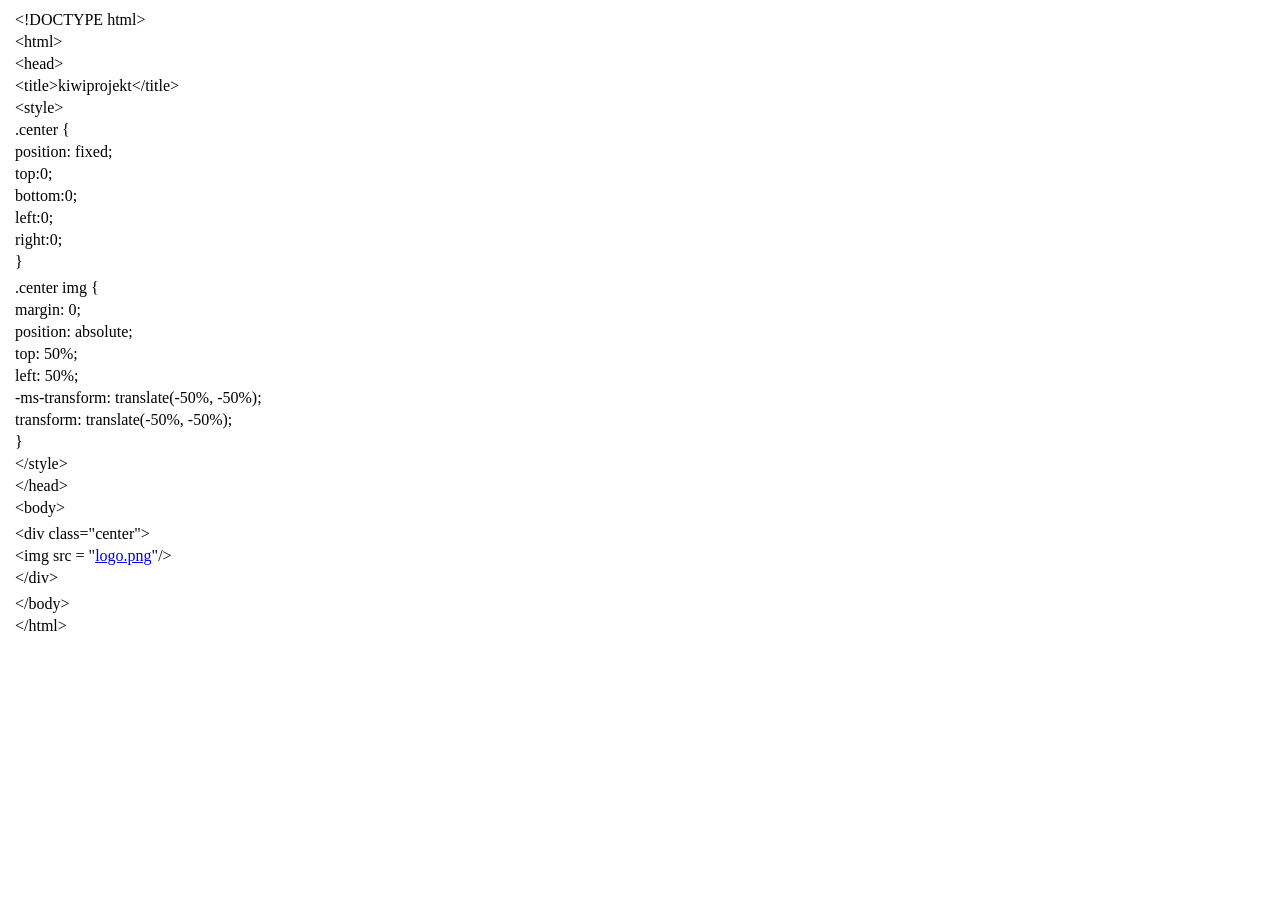
==== index.html @ 4cb83261 "init" ====
<!-- saved from url=(0023)https://kiwiprojekt.pl/ -->
<html><head><meta http-equiv="Content-Type" content="text/html; charset=windows-1252"></head><body><div class="line-gutter-backdrop"></div><table><tbody><tr><td class="line-number" value="1"></td><td class="line-content"><span class="html-doctype">&lt;!DOCTYPE html&gt;</span></td></tr><tr><td class="line-number" value="2"></td><td class="line-content"><span class="html-tag">&lt;html&gt;</span></td></tr><tr><td class="line-number" value="3"></td><td class="line-content"><span class="html-tag">&lt;head&gt;</span></td></tr><tr><td class="line-number" value="4"></td><td class="line-content"><span class="html-tag">&lt;title&gt;</span>kiwiprojekt<span class="html-tag">&lt;/title&gt;</span></td></tr><tr><td class="line-number" value="5"></td><td class="line-content"><span class="html-tag">&lt;style&gt;</span></td></tr><tr><td class="line-number" value="6"></td><td class="line-content">.center { </td></tr><tr><td class="line-number" value="7"></td><td class="line-content">  position: fixed;</td></tr><tr><td class="line-number" value="8"></td><td class="line-content">  top:0;</td></tr><tr><td class="line-number" value="9"></td><td class="line-content">  bottom:0;</td></tr><tr><td class="line-number" value="10"></td><td class="line-content">  left:0;</td></tr><tr><td class="line-number" value="11"></td><td class="line-content">  right:0;</td></tr><tr><td class="line-number" value="12"></td><td class="line-content">}</td></tr><tr><td class="line-number" value="13"></td><td class="line-content"></td></tr><tr><td class="line-number" value="14"></td><td class="line-content">.center img {</td></tr><tr><td class="line-number" value="15"></td><td class="line-content">  margin: 0;</td></tr><tr><td class="line-number" value="16"></td><td class="line-content">  position: absolute;</td></tr><tr><td class="line-number" value="17"></td><td class="line-content">  top: 50%;</td></tr><tr><td class="line-number" value="18"></td><td class="line-content">  left: 50%;</td></tr><tr><td class="line-number" value="19"></td><td class="line-content">  -ms-transform: translate(-50%, -50%);</td></tr><tr><td class="line-number" value="20"></td><td class="line-content">  transform: translate(-50%, -50%);</td></tr><tr><td class="line-number" value="21"></td><td class="line-content">}</td></tr><tr><td class="line-number" value="22"></td><td class="line-content"><span class="html-tag">&lt;/style&gt;</span></td></tr><tr><td class="line-number" value="23"></td><td class="line-content"><span class="html-tag">&lt;/head&gt;</span></td></tr><tr><td class="line-number" value="24"></td><td class="line-content"><span class="html-tag">&lt;body&gt;</span></td></tr><tr><td class="line-number" value="25"></td><td class="line-content"></td></tr><tr><td class="line-number" value="26"></td><td class="line-content"><span class="html-tag">&lt;div <span class="html-attribute-name">class</span>="<span class="html-attribute-value">center</span>"&gt;</span></td></tr><tr><td class="line-number" value="27"></td><td class="line-content">  <span class="html-tag">&lt;img <span class="html-attribute-name">src</span> = "<a class="html-attribute-value html-resource-link" target="_blank" href="https://kiwiprojekt.pl/logo.png" rel="noreferrer noopener">logo.png</a>"/&gt;</span></td></tr><tr><td class="line-number" value="28"></td><td class="line-content"><span class="html-tag">&lt;/div&gt;</span></td></tr><tr><td class="line-number" value="29"></td><td class="line-content"></td></tr><tr><td class="line-number" value="30"></td><td class="line-content"><span class="html-tag">&lt;/body&gt;</span></td></tr><tr><td class="line-number" value="31"></td><td class="line-content"><span class="html-tag">&lt;/html&gt;</span></td></tr><tr><td class="line-number" value="32"></td><td class="line-content"><span class="html-end-of-file"></span></td></tr></tbody></table></body></html>
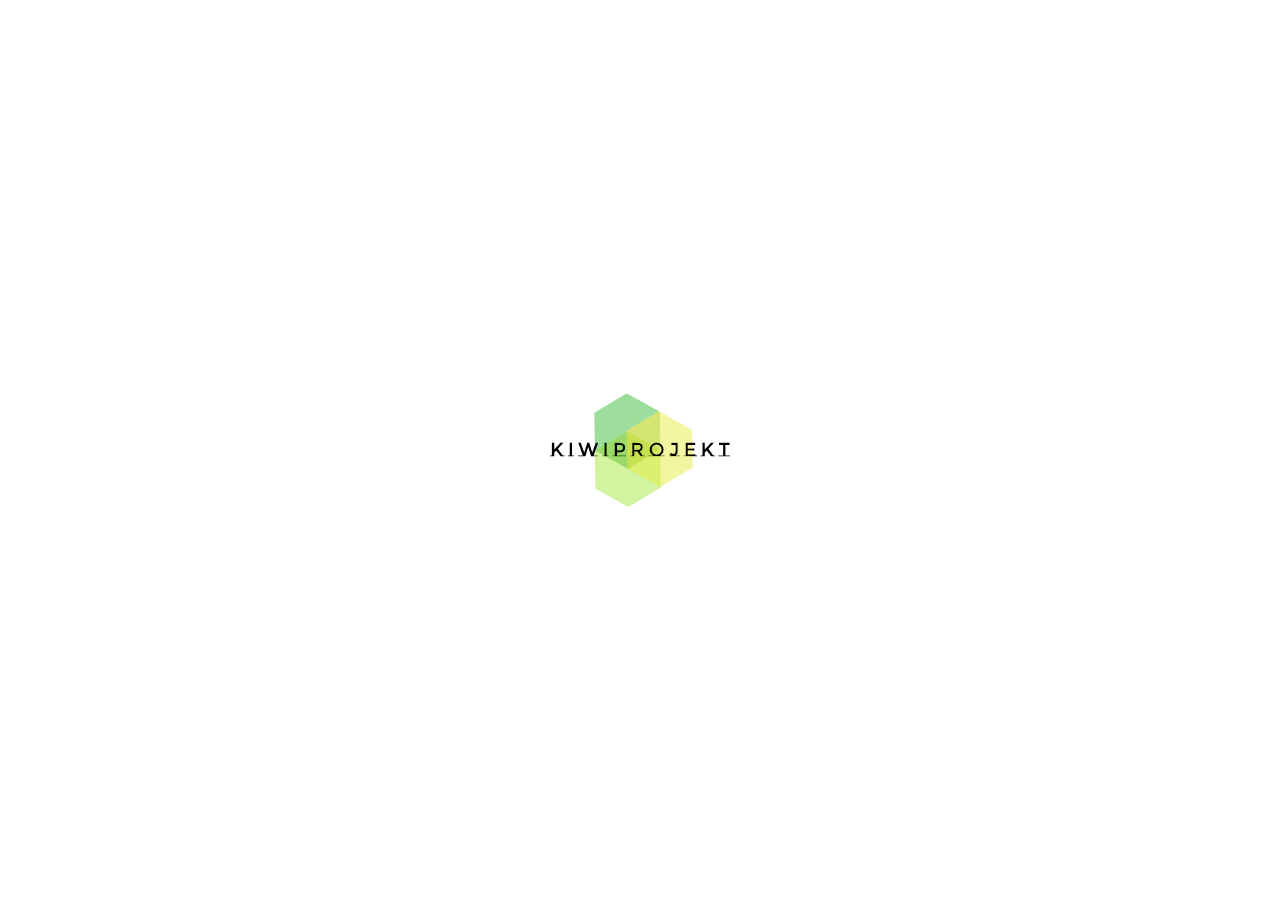
==== commit 124009fc: "fix" ====
--- a/index.html
+++ b/index.html
@@ -1,34 +1,28 @@
-
-<!-- saved from url=(0023)https://kiwiprojekt.pl/ -->
-<html><head><meta http-equiv="Content-Type" content="text/html; charset=windows-1252"></head><body><div class="line-gutter-backdrop"></div><table><tbody><tr><td class="line-number" value="1"></td><td class="line-content"><span class="html-doctype">&lt;!DOCTYPE html&gt;</span>-</td></tr><tr><td class="line-number" value="2"></td><td class="line-content"><span class="html-tag">&lt;html&gt;</span>-</td></tr><tr><td class="line-number" value="3"></td><td class="line-content"><span class="html-tag">&lt;head&gt;</span>-</td></tr><tr><td class="line-number" value="4"></td><td class="line-content"><span class="html-tag">&lt;title&gt;</span>kiwiprojekt<span class="html-tag">&lt;/title&gt;</span>-</td></tr><tr><td class="line-number" value="5"></td><td class="line-content"><span class="html-tag">&lt;style&gt;</span>-</td></tr><tr><td class="line-number" value="6"></td><td class="line-content">.center { -</td></tr><tr><td class="line-number" value="7"></td><td class="line-content">  position: fixed;-</td></tr><tr><td class="line-number" value="8"></td><td class="line-content">  top:0;-</td></tr><tr><td class="line-number" value="9"></td><td class="line-content">  bottom:0;-</td></tr><tr><td class="line-number" value="10"></td><td class="line-content">  left:0;-</td></tr><tr><td class="line-number" value="11"></td><td class="line-content">  right:0;-</td></tr><tr><td class="line-number" value="12"></td><td class="line-content">}-</td></tr><tr><td class="line-number" value="13"></td><td class="line-content">-</td></tr><tr><td class="line-number" value="14"></td><td class="line-content">.center img {-</td></tr><tr><td class="line-number" value="15"></td><td class="line-content">  margin: 0;-</td></tr><tr><td class="line-number" value="16"></td><td class="line-content">  position: absolute;-</td></tr><tr><td class="line-number" value="17"></td><td class="line-content">  top: 50%;-</td></tr><tr><td class="line-number" value="18"></td><td class="line-content">  left: 50%;-</td></tr><tr><td class="line-number" value="19"></td><td class="line-content">  -ms-transform: translate(-50%, -50%);-</td></tr><tr><td class="line-number" value="20"></td><td class="line-content">  transform: translate(-50%, -50%);-</td></tr><tr><td class="line-number" value="21"></td><td class="line-content">}-</td></tr><tr><td class="line-number" value="22"></td><td class="line-content"><span class="html-tag">&lt;/style&gt;</span>-</td></tr><tr><td class="line-number" value="23"></td><td class="line-content"><span class="html-tag">&lt;/head&gt;</span>-</td></tr><tr><td class="line-number" value="24"></td><td class="line-content"><span class="html-tag">&lt;body&gt;</span>-</td></tr><tr><td class="line-number" value="25"></td><td class="line-content">-</td></tr><tr><td class="line-number" value="26"></td><td class="line-content"><span class="html-tag">&lt;div <span class="html-attribute-name">class</span>="<span class="html-attribute-value">center</span>"&gt;</span>-</td></tr><tr><td class="line-number" value="27"></td><td class="line-content">  <span class="html-tag">&lt;img <span class="html-attribute-name">src</span> = "<a class="html-attribute-value html-resource-link" target="_blank" href="https://kiwiprojekt.pl/logo.png" rel="noreferrer noopener">logo.png</a>"/&gt;</span>-</td></tr><tr><td class="line-number" value="28"></td><td class="line-content"><span class="html-tag">&lt;/div&gt;</span>-</td></tr><tr><td class="line-number" value="29"></td><td class="line-content">-</td></tr><tr><td class="line-number" value="30"></td><td class="line-content"><span class="html-tag">&lt;/body&gt;</span>-</td></tr><tr><td class="line-number" value="31"></td><td class="line-content"><span class="html-tag">&lt;/html&gt;</span>-</td></tr><tr><td class="line-number" value="32"></td><td class="line-content"><span class="html-end-of-file"></span></td></tr></tbody></table></body></html>+<!DOCTYPE html>
+<html>
+<head>
+<title>kiwiprojekt</title>
+<style>
+	.center {
+		position: fixed;
+		top:0;
+		bottom:0;
+		left:0;
+		right:0;
+	}
+	.center img {
+		margin: 0;
+		position: absolute;
+		top: 50%;
+		left: 50%;
+		-ms-transform: translate(-50%, -50%);
+		transform: translate(-50%, -50%);
+	}
+</style>
+</head>
+<body>
+<div class="center">
+<img src = "logo.png"/>
+</div>
+</body>
+</html>
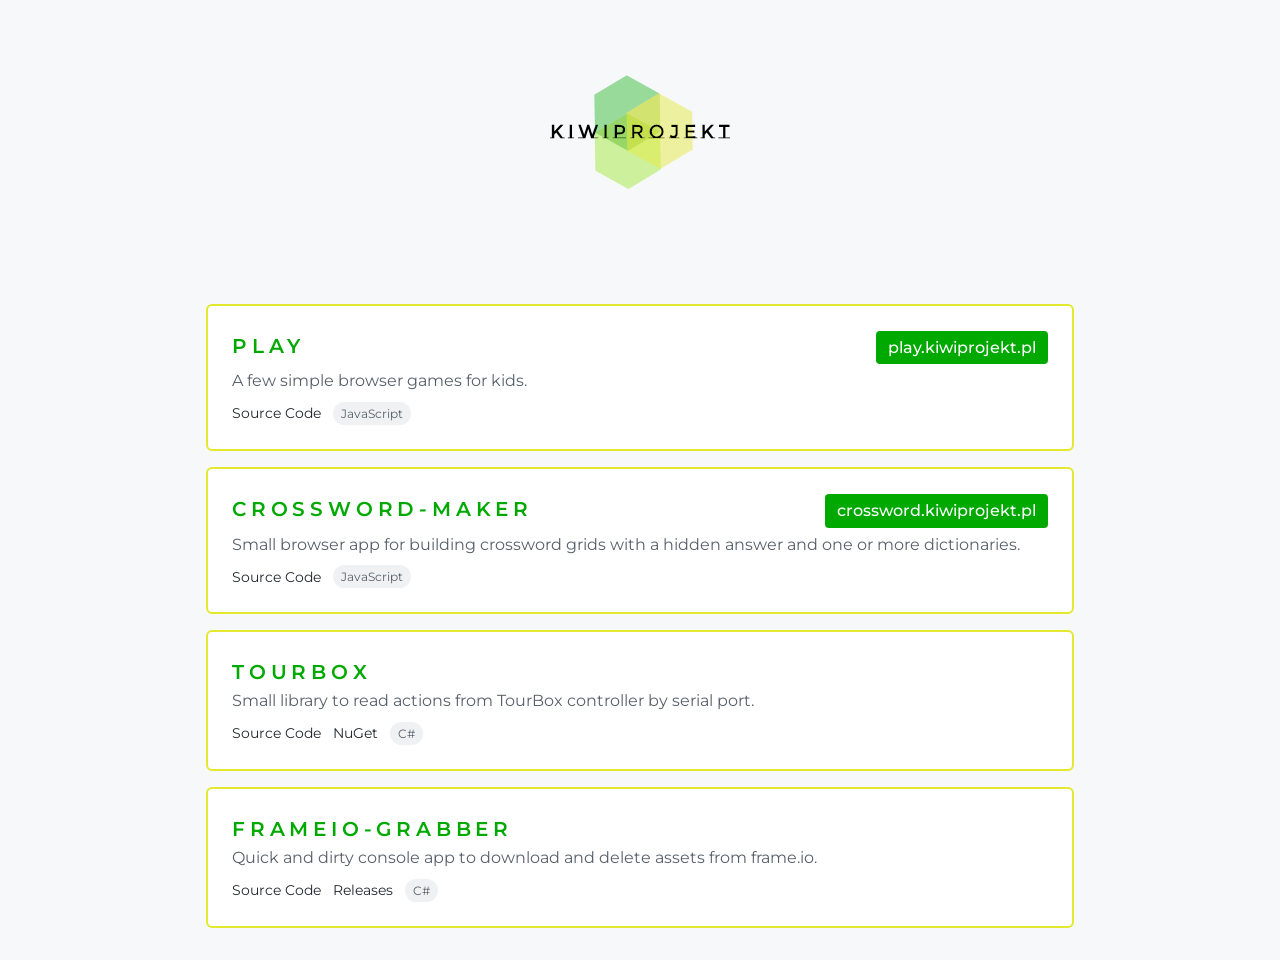
==== commit a4d50f91: "links" ====
--- a/index.html
+++ b/index.html
@@ -1,28 +1,191 @@
 <!DOCTYPE html>
-<html>
+<html lang="en">
 <head>
-<title>kiwiprojekt</title>
-<style>
-	.center {
-		position: fixed;
-		top:0;
-		bottom:0;
-		left:0;
-		right:0;
-	}
-	.center img {
-		margin: 0;
-		position: absolute;
-		top: 50%;
-		left: 50%;
-		-ms-transform: translate(-50%, -50%);
-		transform: translate(-50%, -50%);
-	}
-</style>
+    <meta charset="UTF-8">
+    <meta name="viewport" content="width=device-width, initial-scale=1.0">
+    <title>kiwiprojekt</title>
+    <link rel="preconnect" href="https://fonts.googleapis.com">
+    <link rel="preconnect" href="https://fonts.gstatic.com" crossorigin>
+    <link href="https://fonts.googleapis.com/css2?family=Montserrat:wght@400;500;600&display=swap" rel="stylesheet">
+    <link rel="icon" href="logo.png" type="image/png">
+    <style>
+        * {
+            margin: 0;
+            padding: 0;
+            box-sizing: border-box;
+        }
+        body {
+            font-family: 'Montserrat', -apple-system, BlinkMacSystemFont, 'Segoe UI', Roboto, Oxygen, Ubuntu, sans-serif;
+            line-height: 1.6;
+            color: #24292f;
+            background: #f6f8fa;
+            min-height: 100vh;
+        }
+        .container {
+            max-width: 900px;
+            margin: 0 auto;
+            padding: 2rem 1rem;
+        }
+        header {
+            text-align: center;
+            margin-bottom: 3rem;
+        }
+        .logo {
+            margin-bottom: 1rem;
+        }
+        h1 {
+            font-size: 2.5rem;
+            font-weight: 600;
+            margin-bottom: 0.5rem;
+        }
+        .subtitle {
+            color: #57606a;
+            font-size: 1.1rem;
+        }
+        .projects {
+            display: flex;
+            flex-direction: column;
+            gap: 1rem;
+        }
+        .project-card {
+            background: white;
+            border: 2px solid #e2e92f;
+            border-radius: 6px;
+            padding: 1.5rem;
+            position: relative;
+            transition: border-color 0.2s;
+        }
+        .project-card:hover {
+            border-color: #9ce72e;
+        }
+        .project-info {
+            flex: 1;
+        }
+        .project-header {
+            display: flex;
+            flex-wrap: wrap;
+            align-items: baseline;
+            justify-content: space-between;
+            gap: 0.75rem;
+            margin-bottom: 0.25rem;
+        }
+        .project-name {
+            font-size: 1.25rem;
+            font-weight: 600;
+            color: #00a900;
+            text-decoration: none;
+            text-transform: uppercase;
+            letter-spacing: 0.3rem;
+        }
+        .project-name:hover {
+            color: #9ce72e;
+        }
+        .project-description {
+            color: #57606a;
+            margin-bottom: 0.5rem;
+        }
+        .project-links {
+            display: flex;
+            flex-wrap: wrap;
+            gap: 0.75rem;
+            align-items: center;
+        }
+        .project-link {
+            font-size: 0.875rem;
+            color: #24292f;
+            text-decoration: none;
+            display: inline-flex;
+            align-items: center;
+            gap: 0.25rem;
+        }
+        .project-link:hover {
+            color: #9ce72e;
+        }
+        .live-demo {
+            background: #00a900;
+            color: white;
+            text-decoration: none;
+            padding: 0.25rem 0.75rem;
+            border-radius: 4px;
+            font-weight: 500;
+        }
+        .live-demo:hover {
+            background: #9ce72e;
+            color: #24292f;
+        }
+.language-badge {
+            font-size: 0.75rem;
+            color: #57606a;
+            background: #eff1f3;
+            padding: 0.125rem 0.5rem;
+            border-radius: 1em;
+        }
+        @media (max-width: 600px) {
+            .project-header {
+                flex-direction: column;
+                gap: 0.25rem;
+            }
+        }
+    </style>
 </head>
 <body>
-<div class="center">
-<img src = "logo.png"/>
-</div>
+    <div class="container">
+        <header>
+            <img src="logo.png" alt="kiwiprojekt" class="logo">
+        </header>
+
+        <div class="projects">
+            <div class="project-card">
+                <div class="project-info">
+                    <div class="project-header">
+                        <a href="https://github.com/kiwiprojekt/play" class="project-name">play</a>
+                        <a href="https://play.kiwiprojekt.pl" class="live-demo" target="_blank">play.kiwiprojekt.pl</a>
+                    </div>
+                    <p class="project-description">A few simple browser games for kids.</p>
+                    <div class="project-links">
+                        <a href="https://github.com/kiwiprojekt/play" class="project-link" target="_blank">Source Code</a>
+                        <span class="language-badge">JavaScript</span>
+                    </div>
+                </div>
+            </div>
+
+            <div class="project-card">
+                <div class="project-info">
+                    <div class="project-header">
+                        <a href="https://github.com/kiwiprojekt/crossword-maker" class="project-name">crossword-maker</a>
+                        <a href="https://crossword.kiwiprojekt.pl" class="live-demo" target="_blank">crossword.kiwiprojekt.pl</a>
+                    </div>
+                    <p class="project-description">Small browser app for building crossword grids with a hidden answer and one or more dictionaries.</p>
+                    <div class="project-links">
+                        <a href="https://github.com/kiwiprojekt/crossword-maker" class="project-link" target="_blank">Source Code</a>
+                        <span class="language-badge">JavaScript</span>
+                    </div>
+                </div>
+            </div>
+
+            <div class="project-card">
+                <div class="project-info">
+                    <a href="https://github.com/kiwiprojekt/tourbox" class="project-name">tourbox</a>
+                    <p class="project-description">Small library to read actions from TourBox controller by serial port.</p>
+                    <div class="project-links">
+                        <a href="https://github.com/kiwiprojekt/tourbox" class="project-link" target="_blank">Source Code</a>
+                        <a href="https://www.nuget.org/packages/kiwiprojekt.tourbox/" class="project-link" target="_blank">NuGet</a>
+                        <span class="language-badge">C#</span>
+                    </div>
+                </div>
+            </div>
+
+            <div class="project-card">
+                <div class="project-info">
+                    <a href="https://github.com/kiwiprojekt/frameio-grabber" class="project-name">frameio-grabber</a>
+                    <p class="project-description">Quick and dirty console app to download and delete assets from frame.io.</p>
+                    <div class="project-links">
+                        <a href="https://github.com/kiwiprojekt/frameio-grabber" class="project-link" target="_blank">Source Code</a>
+                        <a href="https://github.com/kiwiprojekt/frameio-grabber/releases" class="project-link" target="_blank">Releases</a>
+                        <span class="language-badge">C#</span>
+                    </div>
+                </div>
+            </div>
+        </div>
 </body>
 </html>
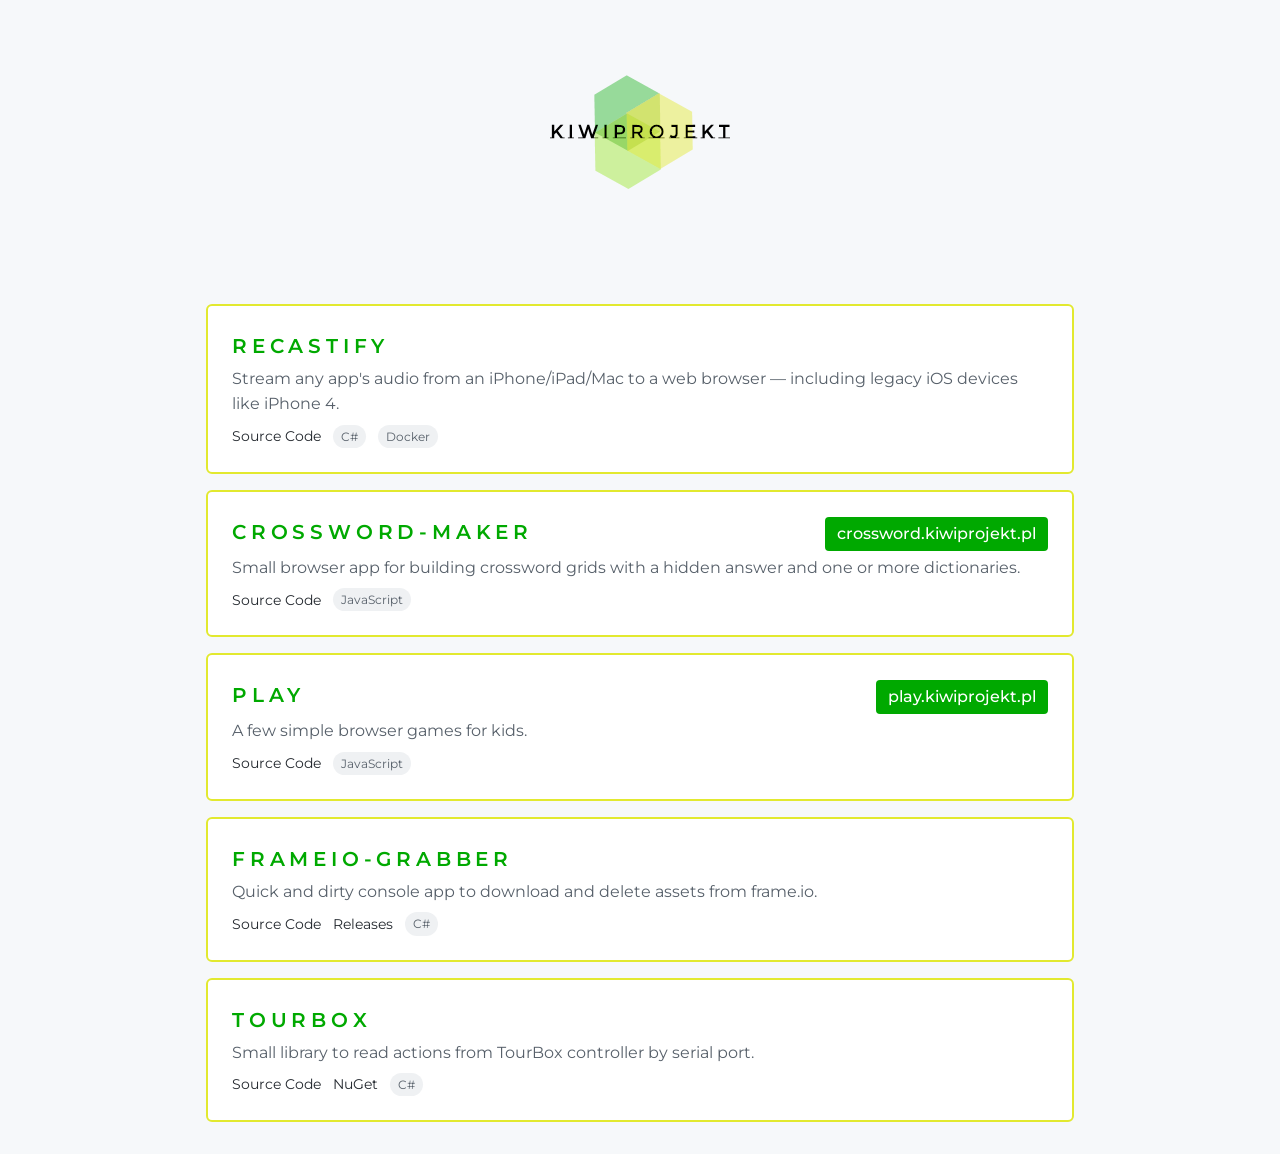
==== commit 2c5ac9f5: "recastify" ====
--- a/index.html
+++ b/index.html
@@ -138,6 +138,34 @@
             <div class="project-card">
                 <div class="project-info">
                     <div class="project-header">
+                        <a href="https://github.com/kiwiprojekt/recastify" class="project-name">recastify</a>
+                    </div>
+                    <p class="project-description">Stream any app's audio from an iPhone/iPad/Mac to a web browser — including legacy iOS devices like iPhone 4.</p>
+                    <div class="project-links">
+                        <a href="https://github.com/kiwiprojekt/recastify" class="project-link" target="_blank">Source Code</a>
+                        <span class="language-badge">C#</span>
+                        <span class="language-badge">Docker</span>
+                    </div>
+                </div>
+            </div>
+
+            <div class="project-card">
+                <div class="project-info">
+                    <div class="project-header">
+                        <a href="https://github.com/kiwiprojekt/crossword-maker" class="project-name">crossword-maker</a>
+                        <a href="https://crossword.kiwiprojekt.pl" class="live-demo" target="_blank">crossword.kiwiprojekt.pl</a>
+                    </div>
+                    <p class="project-description">Small browser app for building crossword grids with a hidden answer and one or more dictionaries.</p>
+                    <div class="project-links">
+                        <a href="https://github.com/kiwiprojekt/crossword-maker" class="project-link" target="_blank">Source Code</a>
+                        <span class="language-badge">JavaScript</span>
+                    </div>
+                </div>
+            </div>
+
+            <div class="project-card">
+                <div class="project-info">
+                    <div class="project-header">
                         <a href="https://github.com/kiwiprojekt/play" class="project-name">play</a>
                         <a href="https://play.kiwiprojekt.pl" class="live-demo" target="_blank">play.kiwiprojekt.pl</a>
                     </div>
@@ -152,20 +180,22 @@
             <div class="project-card">
                 <div class="project-info">
                     <div class="project-header">
-                        <a href="https://github.com/kiwiprojekt/crossword-maker" class="project-name">crossword-maker</a>
-                        <a href="https://crossword.kiwiprojekt.pl" class="live-demo" target="_blank">crossword.kiwiprojekt.pl</a>
-                    </div>
-                    <p class="project-description">Small browser app for building crossword grids with a hidden answer and one or more dictionaries.</p>
-                    <div class="project-links">
-                        <a href="https://github.com/kiwiprojekt/crossword-maker" class="project-link" target="_blank">Source Code</a>
-                        <span class="language-badge">JavaScript</span>
-                    </div>
-                </div>
-            </div>
-
-            <div class="project-card">
-                <div class="project-info">
-                    <a href="https://github.com/kiwiprojekt/tourbox" class="project-name">tourbox</a>
+                        <a href="https://github.com/kiwiprojekt/frameio-grabber" class="project-name">frameio-grabber</a>
+                    </div>
+                    <p class="project-description">Quick and dirty console app to download and delete assets from frame.io.</p>
+                    <div class="project-links">
+                        <a href="https://github.com/kiwiprojekt/frameio-grabber" class="project-link" target="_blank">Source Code</a>
+                        <a href="https://github.com/kiwiprojekt/frameio-grabber/releases" class="project-link" target="_blank">Releases</a>
+                        <span class="language-badge">C#</span>
+                    </div>
+                </div>
+            </div>
+
+            <div class="project-card">
+                <div class="project-info">
+                    <div class="project-header">
+                        <a href="https://github.com/kiwiprojekt/tourbox" class="project-name">tourbox</a>
+                    </div>
                     <p class="project-description">Small library to read actions from TourBox controller by serial port.</p>
                     <div class="project-links">
                         <a href="https://github.com/kiwiprojekt/tourbox" class="project-link" target="_blank">Source Code</a>
@@ -174,18 +204,6 @@
                     </div>
                 </div>
             </div>
-
-            <div class="project-card">
-                <div class="project-info">
-                    <a href="https://github.com/kiwiprojekt/frameio-grabber" class="project-name">frameio-grabber</a>
-                    <p class="project-description">Quick and dirty console app to download and delete assets from frame.io.</p>
-                    <div class="project-links">
-                        <a href="https://github.com/kiwiprojekt/frameio-grabber" class="project-link" target="_blank">Source Code</a>
-                        <a href="https://github.com/kiwiprojekt/frameio-grabber/releases" class="project-link" target="_blank">Releases</a>
-                        <span class="language-badge">C#</span>
-                    </div>
-                </div>
-            </div>
         </div>
 </body>
 </html>
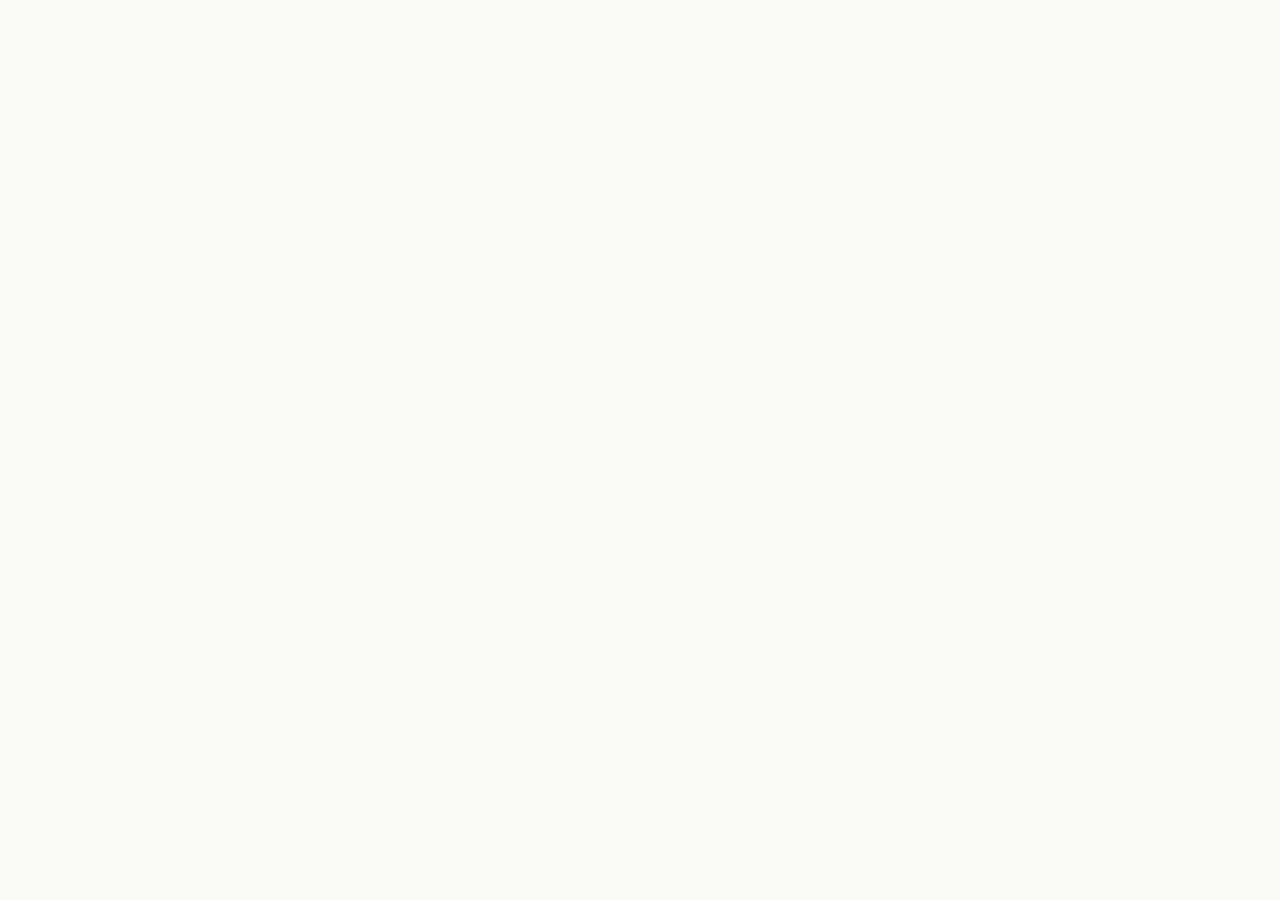
==== commit e44ce403: "ui" ====
--- a/index.html
+++ b/index.html
@@ -1,209 +1,23 @@
-<!DOCTYPE html>
-<html lang="en">
+<!doctype html>
+<html lang="en" data-theme="light">
 <head>
-    <meta charset="UTF-8">
-    <meta name="viewport" content="width=device-width, initial-scale=1.0">
-    <title>kiwiprojekt</title>
-    <link rel="preconnect" href="https://fonts.googleapis.com">
-    <link rel="preconnect" href="https://fonts.gstatic.com" crossorigin>
-    <link href="https://fonts.googleapis.com/css2?family=Montserrat:wght@400;500;600&display=swap" rel="stylesheet">
-    <link rel="icon" href="logo.png" type="image/png">
-    <style>
-        * {
-            margin: 0;
-            padding: 0;
-            box-sizing: border-box;
-        }
-        body {
-            font-family: 'Montserrat', -apple-system, BlinkMacSystemFont, 'Segoe UI', Roboto, Oxygen, Ubuntu, sans-serif;
-            line-height: 1.6;
-            color: #24292f;
-            background: #f6f8fa;
-            min-height: 100vh;
-        }
-        .container {
-            max-width: 900px;
-            margin: 0 auto;
-            padding: 2rem 1rem;
-        }
-        header {
-            text-align: center;
-            margin-bottom: 3rem;
-        }
-        .logo {
-            margin-bottom: 1rem;
-        }
-        h1 {
-            font-size: 2.5rem;
-            font-weight: 600;
-            margin-bottom: 0.5rem;
-        }
-        .subtitle {
-            color: #57606a;
-            font-size: 1.1rem;
-        }
-        .projects {
-            display: flex;
-            flex-direction: column;
-            gap: 1rem;
-        }
-        .project-card {
-            background: white;
-            border: 2px solid #e2e92f;
-            border-radius: 6px;
-            padding: 1.5rem;
-            position: relative;
-            transition: border-color 0.2s;
-        }
-        .project-card:hover {
-            border-color: #9ce72e;
-        }
-        .project-info {
-            flex: 1;
-        }
-        .project-header {
-            display: flex;
-            flex-wrap: wrap;
-            align-items: baseline;
-            justify-content: space-between;
-            gap: 0.75rem;
-            margin-bottom: 0.25rem;
-        }
-        .project-name {
-            font-size: 1.25rem;
-            font-weight: 600;
-            color: #00a900;
-            text-decoration: none;
-            text-transform: uppercase;
-            letter-spacing: 0.3rem;
-        }
-        .project-name:hover {
-            color: #9ce72e;
-        }
-        .project-description {
-            color: #57606a;
-            margin-bottom: 0.5rem;
-        }
-        .project-links {
-            display: flex;
-            flex-wrap: wrap;
-            gap: 0.75rem;
-            align-items: center;
-        }
-        .project-link {
-            font-size: 0.875rem;
-            color: #24292f;
-            text-decoration: none;
-            display: inline-flex;
-            align-items: center;
-            gap: 0.25rem;
-        }
-        .project-link:hover {
-            color: #9ce72e;
-        }
-        .live-demo {
-            background: #00a900;
-            color: white;
-            text-decoration: none;
-            padding: 0.25rem 0.75rem;
-            border-radius: 4px;
-            font-weight: 500;
-        }
-        .live-demo:hover {
-            background: #9ce72e;
-            color: #24292f;
-        }
-.language-badge {
-            font-size: 0.75rem;
-            color: #57606a;
-            background: #eff1f3;
-            padding: 0.125rem 0.5rem;
-            border-radius: 1em;
-        }
-        @media (max-width: 600px) {
-            .project-header {
-                flex-direction: column;
-                gap: 0.25rem;
-            }
-        }
-    </style>
+  <meta charset="utf-8" />
+  <meta name="viewport" content="width=device-width, initial-scale=1" />
+  <title>kiwiprojekt.pl — open source projects</title>
+
+  <link rel="preconnect" href="https://fonts.googleapis.com" />
+  <link rel="preconnect" href="https://fonts.gstatic.com" crossorigin />
+  <link href="https://fonts.googleapis.com/css2?family=Fraunces:ital,opsz,wght@0,9..144,400;0,9..144,500;0,9..144,600;0,9..144,700;1,9..144,400;1,9..144,500&family=IBM+Plex+Sans:wght@400;500;600&family=JetBrains+Mono:wght@400;500;600&display=swap" rel="stylesheet" />
+
+  <link rel="stylesheet" href="src/styles.css" />
 </head>
 <body>
-    <div class="container">
-        <header>
-            <img src="logo.png" alt="kiwiprojekt" class="logo">
-        </header>
+  <div id="root"></div>
 
-        <div class="projects">
-            <div class="project-card">
-                <div class="project-info">
-                    <div class="project-header">
-                        <a href="https://github.com/kiwiprojekt/recastify" class="project-name">recastify</a>
-                    </div>
-                    <p class="project-description">Stream any app's audio from an iPhone/iPad/Mac to a web browser — including legacy iOS devices like iPhone 4.</p>
-                    <div class="project-links">
-                        <a href="https://github.com/kiwiprojekt/recastify" class="project-link" target="_blank">Source Code</a>
-                        <span class="language-badge">C#</span>
-                        <span class="language-badge">Docker</span>
-                    </div>
-                </div>
-            </div>
+  <script src="https://unpkg.com/react@18.3.1/umd/react.development.js" integrity="sha384-hD6/rw4ppMLGNu3tX5cjIb+uRZ7UkRJ6BPkLpg4hAu/6onKUg4lLsHAs9EBPT82L" crossorigin="anonymous"></script>
+  <script src="https://unpkg.com/react-dom@18.3.1/umd/react-dom.development.js" integrity="sha384-u6aeetuaXnQ38mYT8rp6sbXaQe3NL9t+IBXmnYxwkUI2Hw4bsp2Wvmx4yRQF1uAm" crossorigin="anonymous"></script>
+  <script src="https://unpkg.com/@babel/standalone@7.29.0/babel.min.js" integrity="sha384-m08KidiNqLdpJqLq95G/LEi8Qvjl/xUYll3QILypMoQ65QorJ9Lvtp2RXYGBFj1y" crossorigin="anonymous"></script>
 
-            <div class="project-card">
-                <div class="project-info">
-                    <div class="project-header">
-                        <a href="https://github.com/kiwiprojekt/crossword-maker" class="project-name">crossword-maker</a>
-                        <a href="https://crossword.kiwiprojekt.pl" class="live-demo" target="_blank">crossword.kiwiprojekt.pl</a>
-                    </div>
-                    <p class="project-description">Small browser app for building crossword grids with a hidden answer and one or more dictionaries.</p>
-                    <div class="project-links">
-                        <a href="https://github.com/kiwiprojekt/crossword-maker" class="project-link" target="_blank">Source Code</a>
-                        <span class="language-badge">JavaScript</span>
-                    </div>
-                </div>
-            </div>
-
-            <div class="project-card">
-                <div class="project-info">
-                    <div class="project-header">
-                        <a href="https://github.com/kiwiprojekt/play" class="project-name">play</a>
-                        <a href="https://play.kiwiprojekt.pl" class="live-demo" target="_blank">play.kiwiprojekt.pl</a>
-                    </div>
-                    <p class="project-description">A few simple browser games for kids.</p>
-                    <div class="project-links">
-                        <a href="https://github.com/kiwiprojekt/play" class="project-link" target="_blank">Source Code</a>
-                        <span class="language-badge">JavaScript</span>
-                    </div>
-                </div>
-            </div>
-
-            <div class="project-card">
-                <div class="project-info">
-                    <div class="project-header">
-                        <a href="https://github.com/kiwiprojekt/frameio-grabber" class="project-name">frameio-grabber</a>
-                    </div>
-                    <p class="project-description">Quick and dirty console app to download and delete assets from frame.io.</p>
-                    <div class="project-links">
-                        <a href="https://github.com/kiwiprojekt/frameio-grabber" class="project-link" target="_blank">Source Code</a>
-                        <a href="https://github.com/kiwiprojekt/frameio-grabber/releases" class="project-link" target="_blank">Releases</a>
-                        <span class="language-badge">C#</span>
-                    </div>
-                </div>
-            </div>
-
-            <div class="project-card">
-                <div class="project-info">
-                    <div class="project-header">
-                        <a href="https://github.com/kiwiprojekt/tourbox" class="project-name">tourbox</a>
-                    </div>
-                    <p class="project-description">Small library to read actions from TourBox controller by serial port.</p>
-                    <div class="project-links">
-                        <a href="https://github.com/kiwiprojekt/tourbox" class="project-link" target="_blank">Source Code</a>
-                        <a href="https://www.nuget.org/packages/kiwiprojekt.tourbox/" class="project-link" target="_blank">NuGet</a>
-                        <span class="language-badge">C#</span>
-                    </div>
-                </div>
-            </div>
-        </div>
+  <script type="text/babel" src="src/app.jsx"></script>
 </body>
 </html>
--- a/src/styles.css
+++ b/src/styles.css
@@ -0,0 +1,418 @@
+/* ---- Tokens ---- */
+:root {
+  --accent: oklch(0.82 0.18 132);
+  --accent-deep: oklch(0.58 0.14 138);
+  --accent-soft: oklch(0.93 0.09 125);
+
+  --kiwi-sage:   #b6e09a;
+  --kiwi-lime:   #c8e877;
+  --kiwi-yellow: #f0ef8e;
+  --kiwi-skin:   #8a6a3c;
+  --kiwi-flesh:  #a8d07a;
+  --kiwi-flesh-outer: #c9e09a;
+
+  --font-display: 'Fraunces', Georgia, serif;
+  --font-body: 'IBM Plex Sans', system-ui, sans-serif;
+  --font-mono: 'JetBrains Mono', ui-monospace, monospace;
+
+  --dens-gap: 28px;
+  --dens-pad: 28px;
+  --dens-row: 20px;
+}
+:root[data-density="compact"] { --dens-gap: 14px; --dens-pad: 16px; --dens-row: 12px; }
+:root[data-density="airy"]    { --dens-gap: 44px; --dens-pad: 44px; --dens-row: 32px; }
+
+:root, :root[data-theme="light"] {
+  --bg: oklch(0.985 0.005 110);
+  --bg-2: oklch(0.97 0.008 120);
+  --bg-panel: #ffffff;
+  --fg: oklch(0.20 0.01 140);
+  --fg-dim: oklch(0.48 0.01 140);
+  --fg-muted: oklch(0.62 0.01 140);
+  --border: oklch(0.90 0.01 130);
+  --border-soft: oklch(0.94 0.01 130);
+  --shadow-card: 0 1px 0 rgba(0,0,0,0.03), 0 12px 32px -18px rgba(20,30,10,0.25);
+}
+:root[data-theme="dark"] {
+  --bg: oklch(0.16 0.01 140);
+  --bg-2: oklch(0.19 0.012 140);
+  --bg-panel: oklch(0.22 0.012 140);
+  --fg: oklch(0.96 0.006 120);
+  --fg-dim: oklch(0.76 0.008 125);
+  --fg-muted: oklch(0.58 0.008 130);
+  --border: oklch(0.30 0.01 140);
+  --border-soft: oklch(0.26 0.01 140);
+  --shadow-card: 0 1px 0 rgba(0,0,0,0.5), 0 18px 40px -20px rgba(0,0,0,0.5);
+  --kiwi-flesh: #8ab85a;
+  --kiwi-flesh-outer: #a2c878;
+}
+
+* { box-sizing: border-box; }
+html, body, #root { margin: 0; padding: 0; }
+body {
+  background: var(--bg);
+  color: var(--fg);
+  font-family: var(--font-body);
+  font-feature-settings: "ss01", "cv01";
+  -webkit-font-smoothing: antialiased;
+  min-height: 100vh;
+  transition: background 0.35s ease, color 0.35s ease;
+}
+a { color: inherit; text-decoration: none; }
+button { font-family: inherit; cursor: pointer; border: none; background: none; color: inherit; }
+
+/* ---- Top bar ---- */
+.kp-topbar {
+  position: sticky; top: 0; z-index: 40;
+  display: flex; align-items: center; justify-content: space-between;
+  padding: 14px 28px;
+  backdrop-filter: blur(10px);
+  background: color-mix(in oklab, var(--bg) 80%, transparent);
+  border-bottom: 1px solid var(--border-soft);
+}
+.kp-topbar-left { display: flex; align-items: center; gap: 10px; }
+.kp-topbar-name {
+  font-family: 'IBM Plex Sans', system-ui, sans-serif;
+  font-weight: 400; letter-spacing: -0.01em;
+}
+.kp-topbar-right { display: flex; align-items: center; gap: 6px; }
+.kp-iconbtn {
+  width: 36px; height: 36px; display: inline-flex; align-items: center; justify-content: center;
+  border-radius: 10px; font-size: 1.05rem;
+  border: 1px solid var(--border-soft);
+  background: var(--bg-panel);
+  transition: background 0.15s ease, border-color 0.15s ease, transform 0.15s ease;
+}
+.kp-iconbtn:hover { border-color: var(--accent); transform: translateY(-1px); }
+
+/* ---- Shared link buttons ---- */
+.kp-link {
+  display: inline-flex; align-items: center; gap: 6px;
+  padding: 6px 10px; border-radius: 8px;
+  font-size: 0.82rem; font-weight: 500;
+  border: 1px solid var(--border);
+  background: var(--bg-panel);
+  transition: all 0.15s ease;
+  white-space: nowrap;
+}
+.kp-link:hover { border-color: var(--accent); color: var(--accent-deep); }
+.kp-link-primary { background: var(--accent); border-color: var(--accent); color: #1a1a1a; }
+.kp-link-primary:hover { background: var(--accent-deep); color: #fff; border-color: var(--accent-deep); }
+
+/* ---- Tags / misc ---- */
+.kp-tag {
+  display: inline-block; font-size: 0.74rem;
+  padding: 3px 8px; border-radius: 999px;
+  border: 1px solid var(--border); color: var(--fg-dim);
+  font-family: var(--font-mono);
+}
+.kp-dot-sep { color: var(--fg-muted); margin: 0 2px; }
+
+/* ---- Modal ---- */
+.kp-modal-scrim {
+  position: fixed; inset: 0; z-index: 100;
+  background: color-mix(in oklab, var(--fg) 55%, transparent);
+  backdrop-filter: blur(6px);
+  display: flex; align-items: center; justify-content: center;
+  padding: 24px;
+  animation: kp-fade 0.2s ease;
+}
+@keyframes kp-fade { from { opacity: 0; } to { opacity: 1; } }
+.kp-modal {
+  width: min(680px, 100%); max-height: 90vh; overflow-y: auto;
+  background: var(--bg-panel); border: 1px solid var(--border);
+  border-radius: 20px; padding: 40px; position: relative;
+  box-shadow: 0 30px 80px -20px rgba(0,0,0,0.4);
+  animation: kp-pop 0.25s cubic-bezier(0.2, 1, 0.3, 1);
+}
+@keyframes kp-pop { from { transform: translateY(16px) scale(0.98); opacity: 0; } to { transform: none; opacity: 1; } }
+.kp-modal-close {
+  position: absolute; top: 16px; right: 16px;
+  width: 36px; height: 36px; border-radius: 10px;
+  display: inline-flex; align-items: center; justify-content: center;
+  color: var(--fg-dim);
+}
+.kp-modal-close:hover { background: var(--bg-2); color: var(--fg); }
+.kp-modal-kind {
+  font-family: var(--font-mono); font-size: 0.72rem;
+  text-transform: uppercase; letter-spacing: 0.1em;
+  color: var(--accent-deep); margin-bottom: 8px;
+}
+.kp-modal-title {
+  font-family: var(--font-display);
+  font-size: clamp(2rem, 4vw, 2.8rem); font-weight: 600;
+  letter-spacing: -0.02em; margin: 0 0 6px;
+}
+.kp-modal-tagline { font-size: 1.05rem; color: var(--fg-dim); margin: 0 0 14px; }
+.kp-modal-meta { display: flex; align-items: center; gap: 6px; color: var(--fg-dim); font-size: 0.85rem; margin-bottom: 28px; }
+.kp-modal-desc { font-size: 1rem; line-height: 1.65; color: var(--fg-dim); margin: 0 0 24px; }
+.kp-modal-highlight {
+  display: flex; gap: 12px; align-items: flex-start;
+  padding: 14px 16px; background: var(--accent-soft);
+  border-left: 3px solid var(--accent); border-radius: 8px;
+  font-size: 0.9rem; margin-bottom: 24px; color: oklch(0.35 0.03 140);
+}
+.kp-modal-highlight-label {
+  font-family: var(--font-mono); font-size: 0.7rem;
+  text-transform: uppercase; letter-spacing: 0.1em;
+  flex-shrink: 0; padding-top: 2px; color: var(--accent-deep);
+}
+.kp-modal-install { margin-bottom: 20px; }
+.kp-modal-install-label {
+  font-family: var(--font-mono); font-size: 0.7rem;
+  text-transform: uppercase; letter-spacing: 0.12em;
+  color: var(--fg-muted); margin-bottom: 6px;
+}
+.kp-copyline {
+  display: flex; align-items: center; justify-content: space-between;
+  padding: 10px 14px; background: var(--bg-2);
+  border: 1px solid var(--border-soft); border-radius: 10px;
+  font-family: var(--font-mono); font-size: 0.85rem;
+  cursor: pointer; transition: border-color 0.15s ease;
+}
+.kp-copyline:hover { border-color: var(--accent); }
+.kp-copybtn {
+  display: inline-flex; align-items: center; gap: 4px;
+  color: var(--fg-muted); font-size: 0.78rem; font-family: var(--font-mono);
+}
+.kp-modal-tags { display: flex; flex-wrap: wrap; gap: 6px; margin-bottom: 28px; }
+.kp-modal-actions { display: flex; flex-wrap: wrap; gap: 8px; }
+.kp-modal-actions .kp-link { padding: 10px 14px; font-size: 0.9rem; }
+
+/* ---- Tweaks panel ---- */
+.kp-tweaks {
+  position: fixed; bottom: 20px; right: 20px; z-index: 50;
+  width: 320px; background: var(--bg-panel);
+  border: 1px solid var(--border); border-radius: 16px;
+  padding: 18px 18px 20px;
+  box-shadow: 0 20px 50px -15px rgba(0,0,0,0.3);
+  font-size: 0.85rem; animation: kp-pop 0.2s ease;
+}
+.kp-tweaks-head {
+  display: flex; justify-content: space-between; align-items: center;
+  margin-bottom: 14px; font-family: var(--font-mono); font-size: 0.72rem;
+  text-transform: uppercase; letter-spacing: 0.14em; color: var(--fg-muted);
+}
+.kp-tweaks-head button { width: 22px; height: 22px; display: inline-flex; align-items: center; justify-content: center; border-radius: 6px; }
+.kp-tweaks-head button:hover { background: var(--bg-2); }
+.kp-tweak { margin-bottom: 14px; }
+.kp-tweak label { display: block; font-size: 0.76rem; color: var(--fg-muted); margin-bottom: 6px; }
+.kp-tweak-seg { display: flex; border: 1px solid var(--border-soft); border-radius: 10px; padding: 3px; gap: 3px; }
+.kp-tweak-seg-btn { flex: 1; padding: 6px 8px; font-size: 0.78rem; border-radius: 7px; color: var(--fg-dim); transition: all 0.15s ease; }
+.kp-tweak-seg-btn.is-on { background: var(--accent); color: #1a1a1a; font-weight: 500; }
+.kp-tweak-accents { display: flex; gap: 6px; }
+.kp-tweak-swatch { width: 30px; height: 30px; border-radius: 50%; border: 2px solid var(--border-soft); transition: all 0.15s ease; }
+.kp-tweak-swatch.is-on { border-color: var(--fg); transform: scale(1.1); }
+
+/* ---- vb-* shared (used by fancy variant) ---- */
+.vb-dot { width: 12px; height: 12px; border-radius: 50%; }
+.vb-dot-r { background: #ff5f56; } .vb-dot-y { background: #ffbd2e; } .vb-dot-g { background: #27c93f; }
+.vb-prompt { color: var(--accent-deep); font-weight: 500; }
+.vb-cursor { color: var(--fg-muted); }
+.vb-out { color: var(--fg-dim); }
+.vb-filelist { display: flex; flex-wrap: wrap; gap: 4px 18px; color: var(--fg-dim); padding: 2px 0 6px; }
+.vb-filename { color: var(--accent-deep); }
+@keyframes vb-blink { 50% { opacity: 0; } }
+.vb-caret {
+  display: inline-block; width: 0.55em; height: 1em;
+  vertical-align: -0.15em; margin-left: 2px;
+  background: var(--accent);
+  animation: vb-blink 1.05s steps(1) infinite;
+}
+.vb-status { font-size: 0.8rem; padding: 1px 8px; border-radius: 4px; border: 1px solid var(--border); }
+.vb-status-live    { color: var(--accent-deep); border-color: var(--accent); background: var(--accent-soft); }
+.vb-status-cache   { color: var(--fg-dim); }
+.vb-status-loading { color: var(--fg-muted); }
+.vb-status-error { color: #b45309; border-color: #f59e0b; background: oklch(0.95 0.05 90); }
+.vb-refetch {
+  font-family: var(--font-mono); font-size: 0.78rem; margin-left: 8px;
+  color: var(--fg-muted); text-decoration: underline; text-underline-offset: 2px;
+}
+.vb-refetch:hover { color: var(--accent-deep); }
+.vb-count { font-size: 0.7rem; opacity: 0.7; padding: 0 4px; border-radius: 4px; background: rgba(0,0,0,0.08); }
+.vb-search-slash { color: var(--fg-muted); padding: 0 4px; border-radius: 4px; border: 1px solid var(--border); font-size: 0.72rem; }
+.vb-th-right { text-align: right; }
+.vb-name-main { color: var(--accent-deep); font-weight: 500; display: block; }
+.vb-name-sub { display: block; color: var(--fg-muted); font-size: 0.78rem; margin-top: 2px; font-family: var(--font-body); }
+.vb-kind { color: var(--fg-dim); }
+.vb-stars { text-align: right; color: var(--fg); }
+.vb-stars svg { color: var(--accent); vertical-align: -2px; }
+.vb-tags { display: flex; flex-wrap: wrap; gap: 4px; }
+.vb-tag { display: inline-block; font-size: 0.7rem; padding: 2px 6px; border-radius: 4px; border: 1px solid var(--border); color: var(--fg-muted); }
+.vb-links { display: flex; gap: 6px; }
+.vb-links a {
+  width: 26px; height: 26px; display: inline-flex; align-items: center; justify-content: center;
+  border-radius: 6px; border: 1px solid var(--border-soft); color: var(--fg-dim);
+  transition: all 0.15s ease;
+}
+.vb-links a:hover { border-color: var(--accent); color: var(--accent-deep); }
+.vb-empty { padding: 40px; text-align: center; color: var(--fg-muted); }
+
+/* ========== Variant B Fancy ========== */
+.vbf-root {
+  position: relative; max-width: 1240px; margin: 0 auto;
+  padding: 28px 32px 80px; font-family: var(--font-mono);
+  min-height: calc(100vh - 70px); isolation: isolate;
+}
+.vbf-bg { position: fixed; inset: 0; z-index: -1; overflow: hidden; pointer-events: none; }
+.vbf-bg-grid {
+  position: absolute; inset: -2px;
+  background-image:
+    linear-gradient(to right, color-mix(in oklab, var(--accent) 18%, transparent) 1px, transparent 1px),
+    linear-gradient(to bottom, color-mix(in oklab, var(--accent) 18%, transparent) 1px, transparent 1px);
+  background-size: 44px 44px;
+  mask-image: radial-gradient(ellipse 90% 70% at 50% 40%, black 30%, transparent 80%);
+  -webkit-mask-image: radial-gradient(ellipse 90% 70% at 50% 40%, black 30%, transparent 80%);
+  animation: vbf-grid-drift 30s linear infinite; opacity: 0.55;
+}
+@keyframes vbf-grid-drift { to { background-position: 44px 44px; } }
+.vbf-bg-spot {
+  position: absolute; inset: 0;
+  background: radial-gradient(600px circle at var(--mx, 50%) var(--my, 50%), color-mix(in oklab, var(--accent) 22%, transparent) 0%, transparent 60%);
+  transition: background 0.15s ease-out;
+}
+.vbf-bg-orb { position: absolute; width: 420px; height: 420px; border-radius: 50%; filter: blur(90px); opacity: 0.55; mix-blend-mode: multiply; }
+.vbf-bg-orb-1 { background: var(--kiwi-lime);   top: -80px;    left: -80px;   animation: vbf-float-a 22s ease-in-out infinite; }
+.vbf-bg-orb-2 { background: var(--kiwi-yellow); top: 30%;      right: -100px; animation: vbf-float-b 28s ease-in-out infinite; }
+.vbf-bg-orb-3 { background: var(--kiwi-sage);   bottom: -120px; left: 30%;   animation: vbf-float-c 34s ease-in-out infinite; }
+:root[data-theme="dark"] .vbf-bg-orb { mix-blend-mode: screen; opacity: 0.28; }
+@keyframes vbf-float-a { 0%,100%{transform:translate(0,0) scale(1)} 50%{transform:translate(140px,80px) scale(1.15)} }
+@keyframes vbf-float-b { 0%,100%{transform:translate(0,0) scale(1)} 50%{transform:translate(-120px,60px) scale(1.2)} }
+@keyframes vbf-float-c { 0%,100%{transform:translate(0,0) scale(1)} 50%{transform:translate(80px,-100px) scale(0.9)} }
+.vbf-bg-noise {
+  position: absolute; inset: 0; opacity: 0.035;
+  background-image: url("data:image/svg+xml;utf8,<svg viewBox='0 0 200 200' xmlns='http://www.w3.org/2000/svg'><filter id='n'><feTurbulence type='fractalNoise' baseFrequency='0.9' numOctaves='3' stitchTiles='stitch'/></filter><rect width='100%' height='100%' filter='url(%23n)'/></svg>");
+  background-size: 200px 200px; mix-blend-mode: overlay;
+}
+.vbf-bg-scan {
+  position: absolute; left: 0; right: 0; height: 160px;
+  background: linear-gradient(to bottom, transparent, color-mix(in oklab, var(--accent) 12%, transparent) 50%, transparent);
+  animation: vbf-scan 14s linear infinite; opacity: 0.7;
+}
+@keyframes vbf-scan { 0%{transform:translateY(-200px)} 100%{transform:translateY(110vh)} }
+
+.vbf-term {
+  position: relative; border: 1px solid var(--border); border-radius: 14px;
+  overflow: hidden; background: color-mix(in oklab, var(--bg-panel) 88%, transparent);
+  backdrop-filter: blur(12px); margin-bottom: 32px;
+  box-shadow: 0 1px 0 color-mix(in oklab, white 10%, transparent) inset, 0 30px 80px -30px rgba(0,0,0,0.35), 0 0 0 1px color-mix(in oklab, var(--accent) 20%, transparent);
+}
+.vbf-term::before {
+  content: ""; position: absolute; inset: 0;
+  background: linear-gradient(120deg, transparent 30%, color-mix(in oklab, var(--accent) 14%, transparent) 50%, transparent 70%);
+  background-size: 200% 200%; animation: vbf-shine 8s ease-in-out infinite;
+  pointer-events: none; mix-blend-mode: overlay;
+}
+@keyframes vbf-shine { 0%,100%{background-position:200% 200%} 50%{background-position:-100% -100%} }
+.vbf-term-bar {
+  display: flex; align-items: center; gap: 8px; padding: 10px 14px;
+  background: color-mix(in oklab, var(--bg-2) 90%, transparent);
+  border-bottom: 1px solid var(--border-soft);
+}
+.vbf-term-title { margin-left: 12px; font-size: 0.78rem; color: var(--fg-muted); flex: 1; }
+.vbf-term-live {
+  display: inline-flex; align-items: center; gap: 6px; font-size: 0.72rem; color: var(--fg-muted);
+  padding: 2px 8px; border-radius: 999px;
+  background: color-mix(in oklab, var(--bg) 50%, transparent); border: 1px solid var(--border-soft);
+}
+.vbf-pulse {
+  display: inline-block; width: 7px; height: 7px; border-radius: 50%;
+  background: var(--accent); animation: vbf-pulse 1.8s ease-out infinite;
+}
+@keyframes vbf-pulse {
+  0%  { box-shadow: 0 0 0 0 color-mix(in oklab, var(--accent) 60%, transparent); }
+  70% { box-shadow: 0 0 0 10px transparent; }
+  100%{ box-shadow: 0 0 0 0 transparent; }
+}
+.vbf-term-body { padding: 20px 22px; font-size: 0.92rem; line-height: 1.7; }
+.vbf-line { white-space: pre-wrap; }
+.vbf-typed { color: var(--fg); }
+.vbf-fadein { animation: vbf-fadein 0.5s cubic-bezier(0.2, 1, 0.3, 1) both; }
+@keyframes vbf-fadein { from{opacity:0;transform:translateY(-4px)} to{opacity:1;transform:none} }
+.vbf-filename {
+  color: var(--accent-deep); animation: vbf-file-in 0.45s cubic-bezier(0.2, 1, 0.3, 1) both;
+  transition: color 0.15s ease, transform 0.15s ease; cursor: default;
+}
+.vbf-filename:hover { color: var(--accent); transform: translateY(-1px); text-shadow: 0 0 10px color-mix(in oklab, var(--accent) 50%, transparent); }
+@keyframes vbf-file-in { from{opacity:0;transform:translateY(6px) scale(0.9)} to{opacity:1;transform:none} }
+
+.vbf-toolbar { display: flex; justify-content: space-between; align-items: center; gap: 12px; flex-wrap: wrap; margin-bottom: 14px; }
+.vbf-filters {
+  display: flex; gap: 4px; padding: 4px;
+  border: 1px solid var(--border-soft); border-radius: 12px;
+  background: color-mix(in oklab, var(--bg-panel) 80%, transparent); backdrop-filter: blur(8px);
+}
+.vbf-filter {
+  padding: 8px 14px; font-size: 0.78rem; color: var(--fg-dim); border-radius: 8px;
+  display: inline-flex; align-items: center; gap: 7px;
+  transition: color 0.2s ease, background 0.3s ease;
+}
+.vbf-filter:hover { color: var(--fg); }
+.vbf-filter.is-active { background: var(--accent); color: #1a1a1a; font-weight: 500; box-shadow: 0 4px 16px -4px color-mix(in oklab, var(--accent) 60%, transparent); }
+.vbf-filter .vb-count { background: rgba(0,0,0,0.08); }
+.vbf-filter.is-active .vb-count { background: rgba(0,0,0,0.18); }
+.vbf-search {
+  display: flex; align-items: center; gap: 6px; padding: 8px 14px;
+  border: 1px solid var(--border-soft); border-radius: 12px;
+  background: color-mix(in oklab, var(--bg-panel) 80%, transparent); backdrop-filter: blur(8px);
+  min-width: 280px; transition: border-color 0.2s ease, box-shadow 0.2s ease;
+}
+.vbf-search:focus-within { border-color: var(--accent); box-shadow: 0 0 0 3px color-mix(in oklab, var(--accent) 25%, transparent); }
+.vbf-search input { border: none; background: none; outline: none; font-family: var(--font-mono); font-size: 0.85rem; color: var(--fg); width: 100%; }
+
+.vbf-table {
+  border: 1px solid var(--border); border-radius: 14px; overflow: hidden;
+  background: color-mix(in oklab, var(--bg-panel) 88%, transparent);
+  backdrop-filter: blur(12px); box-shadow: 0 20px 50px -25px rgba(0,0,0,0.3);
+}
+.vbf-thead, .vbf-trow {
+  display: grid;
+  grid-template-columns: minmax(240px, 2fr) 90px 100px 80px minmax(200px, 1.4fr) 110px;
+  gap: 16px; align-items: center; padding: 14px 22px;
+}
+.vbf-thead {
+  background: color-mix(in oklab, var(--bg-2) 75%, transparent);
+  border-bottom: 1px solid var(--border-soft);
+  font-size: 0.72rem; text-transform: uppercase; letter-spacing: 0.12em; color: var(--fg-muted);
+}
+.vbf-trow {
+  --mx: 50%; --my: 50%; --glow: 0;
+  position: relative; border-bottom: 1px solid var(--border-soft); cursor: pointer;
+  font-size: 0.85rem; isolation: isolate;
+  transition: transform 0.25s cubic-bezier(0.2, 1, 0.3, 1);
+  animation: vbf-row-in 0.6s cubic-bezier(0.2, 1, 0.3, 1) both;
+  animation-delay: var(--row-delay, 0ms);
+}
+@keyframes vbf-row-in { from{opacity:0;transform:translateX(-12px)} to{opacity:1;transform:none} }
+.vbf-trow:last-child { border-bottom: none; }
+.vbf-row-bg {
+  position: absolute; inset: 0;
+  background: radial-gradient(500px circle at var(--mx) var(--my), color-mix(in oklab, var(--accent) 50%, transparent), color-mix(in oklab, var(--accent) 18%, transparent) 50%, color-mix(in oklab, var(--accent) 5%, transparent) 100%);
+  opacity: var(--glow); transition: opacity 0.25s ease; pointer-events: none;
+}
+.vbf-trow:hover { transform: translateX(4px); }
+.vbf-trow > .vb-cell, .vbf-trow > .vb-name { position: relative; z-index: 1; }
+.vbf-row-arrow {
+  position: absolute; right: 10px; top: 50%;
+  transform: translate(8px, -50%); opacity: 0;
+  color: var(--accent-deep); font-weight: 500;
+  transition: opacity 0.3s ease, transform 0.3s ease;
+  pointer-events: none; z-index: 2;
+}
+.vbf-trow:hover .vbf-row-arrow { opacity: 1; transform: translate(0, -50%); }
+
+.vbf-footer {
+  display: flex; justify-content: space-between; flex-wrap: wrap; gap: 10px;
+  padding-top: 24px; font-size: 0.78rem; color: var(--fg-muted);
+}
+.vbf-footer a { color: var(--accent-deep); }
+.vbf-footer a:hover { text-shadow: 0 0 10px color-mix(in oklab, var(--accent) 60%, transparent); }
+
+@media (max-width: 900px) {
+  .vbf-thead, .vbf-trow { grid-template-columns: 1fr auto; gap: 8px; }
+  .vbf-thead > :not(:first-child), .vbf-trow > :nth-child(n+3):not(:last-child):not(.vbf-row-bg):not(.vbf-row-arrow) { display: none; }
+}
+@media (prefers-reduced-motion: reduce) {
+  .vbf-bg-grid, .vbf-bg-orb, .vbf-bg-scan, .vbf-term::before,
+  .vbf-pulse, .vbf-filename, .vbf-trow, .vbf-fadein { animation: none !important; }
+}
